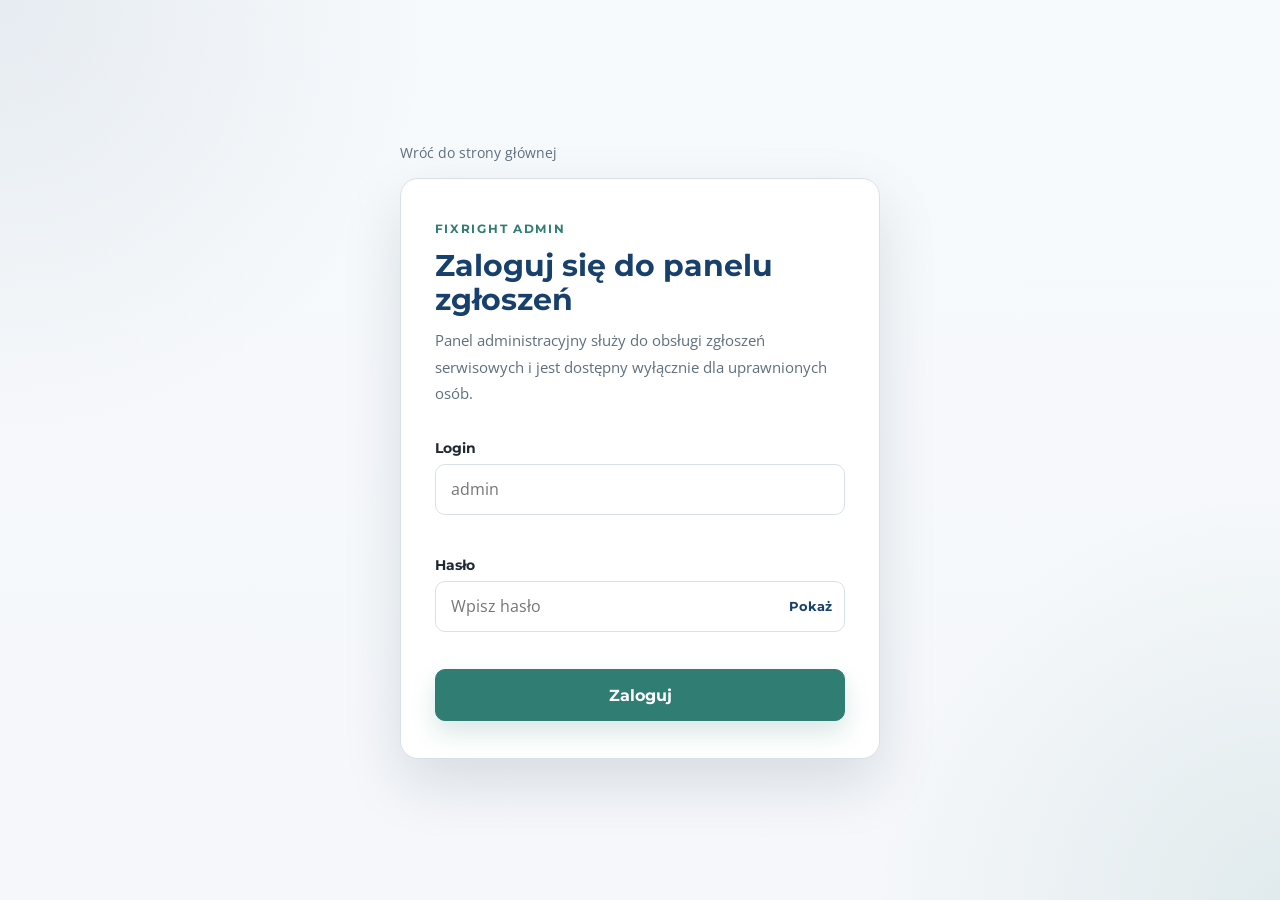
==== frontend/admin/admin.html @ 4e77eb49 "admin design fix icon del and added func" ====
<!DOCTYPE html>
<html lang="pl">
<head>
  <meta charset="UTF-8" />
  <meta name="viewport" content="width=device-width, initial-scale=1.0" />
  <title>FixRight - Panel administracyjny</title>
  <link rel="preconnect" href="https://fonts.googleapis.com" />
  <link href="https://fonts.googleapis.com/css2?family=Montserrat:wght@400;600;700&family=Open+Sans:wght@400;600&display=swap" rel="stylesheet" />
  <link rel="stylesheet" href="admin.css" />
</head>
<body>
  <header class="admin-header">
    <div class="container admin-header-inner">
      <a href="/" class="admin-logo">Fix<strong>Right</strong><span>Panel</span></a>
      <div class="admin-header-actions">
        <span class="admin-user">Zalogowano jako <strong id="header-user">admin</strong></span>
        <a href="/" class="admin-link">Strona główna</a>
        <button class="admin-ghost-btn" id="btn-signout" type="button">Wyloguj</button>
      </div>
    </div>
  </header>

  <main class="admin-page">
    <section class="admin-hero">
      <div class="container admin-hero-inner">
        <div>
          <span class="eyebrow">Centrum obsługi zgłoszeń</span>
          <h1>Nowoczesna administracja zgłoszeniami serwisowymi</h1>
          <p>Przeglądaj nowe zapytania, zmieniaj status realizacji i prowadź notatki dla zespołu bez wychodzenia z panelu.</p>
        </div>
        <div class="hero-meta">
          <div class="hero-meta-card">
            <span>Ostatnia synchronizacja</span>
            <strong id="last-updated">--:--</strong>
          </div>
          <div class="hero-meta-card">
            <span>Widocznych zgłoszeń</span>
            <strong id="count-pill">0</strong>
          </div>
        </div>
      </div>
    </section>

    <section class="container admin-content">
      <div class="stats-grid" id="stats-grid">
        <article class="stat-card">
          <span>Wszystkie</span>
          <strong id="stat-total">0</strong>
          <p>Pełna liczba zgłoszeń w panelu.</p>
        </article>
        <article class="stat-card">
          <span>Nowe</span>
          <strong id="stat-new">0</strong>
          <p>Zgłoszenia wymagające pierwszej reakcji.</p>
        </article>
        <article class="stat-card">
          <span>W realizacji</span>
          <strong id="stat-active">0</strong>
          <p>Sprawy zaplanowane lub aktualnie prowadzone.</p>
        </article>
        <article class="stat-card">
          <span>Zakończone</span>
          <strong id="stat-completed">0</strong>
          <p>Naprawy zamknięte lub anulowane.</p>
        </article>
      </div>

      <div class="toolbar-card">
        <div class="toolbar-copy">
          <h2>Lista zgłoszeń</h2>
          <p>Możesz wyszukiwać po kliencie, telefonie, e-mailu i opisie problemu.</p>
        </div>
        <div class="toolbar-controls">
          <input type="search" class="control-input search-input" id="search" placeholder="Szukaj po kliencie, numerze lub opisie" />
          <select class="control-input filter-input" id="status-filter">
            <option value="">Wszystkie statusy</option>
            <option value="new">Nowe</option>
            <option value="scheduled">Zaplanowane</option>
            <option value="in_progress">W realizacji</option>
            <option value="completed">Zakończone</option>
            <option value="cancelled">Anulowane</option>
          </select>
          <button class="admin-primary-btn" id="btn-refresh" type="button">Odśwież dane</button>
        </div>
      </div>

      <div class="workspace-grid">
        <section class="surface-card table-card">
          <div class="table-scroll" id="table-wrap" hidden>
            <table>
              <thead>
                <tr>
                  <th>ID</th>
                  <th>Klient</th>
                  <th>Urządzenie</th>
                  <th>Kontakt</th>
                  <th>Status</th>
                  <th>Data</th>
                </tr>
              </thead>
              <tbody id="tbody"></tbody>
            </table>
          </div>

          <div class="state-block" id="state-loading">
            <h3>Trwa pobieranie zgłoszeń</h3>
            <p>Za chwilę pokażemy aktualną listę rezerwacji serwisowych.</p>
          </div>
          <div class="state-block" id="state-empty" hidden>
            <h3>Brak zgłoszeń</h3>
            <p>Gdy pojawią się nowe formularze z witryny, zobaczysz je tutaj.</p>
          </div>
          <div class="state-block" id="state-error" hidden>
            <h3>Nie udało się połączyć z API</h3>
            <p id="error-text">Spróbuj ponownie za chwilę.</p>
            <button class="admin-ghost-btn" id="retry-btn" type="button">Spróbuj ponownie</button>
          </div>

          <div class="table-footer" id="card-footer" hidden>
            <span id="footer-text">Pokazano 0 zgłoszeń</span>
            <span>Kliknij wiersz, aby otworzyć szczegóły.</span>
          </div>
        </section>

        <aside class="surface-card details-card" id="details-card">
          <div id="details-empty" class="details-empty">
            <span class="eyebrow">Szczegóły zgłoszenia</span>
            <h3>Wybierz zgłoszenie z listy</h3>
            <p>Po prawej stronie pokażemy dane klienta, opis awarii oraz pola do aktualizacji statusu i notatek.</p>
          </div>

          <div id="details-content" hidden>
            <div class="details-head">
              <div>
                <span class="eyebrow">Zgłoszenie <span id="detail-id-label">#0</span></span>
                <h3 id="detail-name">Klient</h3>
              </div>
              <span class="status-badge" id="detail-status-badge">Nowe</span>
            </div>

            <dl class="details-grid">
              <div>
                <dt>Telefon</dt>
                <dd id="detail-phone">-</dd>
              </div>
              <div>
                <dt>E-mail</dt>
                <dd id="detail-email">-</dd>
              </div>
              <div>
                <dt>Urządzenie</dt>
                <dd id="detail-appliance">-</dd>
              </div>
              <div>
                <dt>Dodano</dt>
                <dd id="detail-created">-</dd>
              </div>
              <div>
                <dt>Ostatnia zmiana</dt>
                <dd id="detail-updated">-</dd>
              </div>
            </dl>

            <div class="detail-section">
              <h4>Opis problemu</h4>
              <p id="detail-problem" class="detail-copy">-</p>
            </div>

            <form id="detail-form" class="detail-form">
              <div class="detail-section">
                <label for="detail-status">Status realizacji</label>
                <select id="detail-status" class="control-input">
                  <option value="new">Nowe</option>
                  <option value="scheduled">Zaplanowane</option>
                  <option value="in_progress">W realizacji</option>
                  <option value="completed">Zakończone</option>
                  <option value="cancelled">Anulowane</option>
                </select>
              </div>

              <div class="detail-section">
                <label for="detail-notes">Notatki wewnętrzne</label>
                <textarea id="detail-notes" class="detail-textarea" rows="8" placeholder="Dodaj ustalenia dla zespołu, termin wizyty albo informację o częściach."></textarea>
              </div>

              <div class="detail-alert" id="detail-alert" hidden></div>

              <div class="detail-actions">
                <button class="admin-primary-btn" id="btn-save" type="submit">Zapisz zmiany</button>
                <button class="admin-ghost-btn" id="btn-reset-detail" type="button">Przywróć dane</button>
              </div>
            </form>
          </div>
        </aside>
      </div>
    </section>
  </main>

  <script src="admin.js"></script>
</body>
</html>
---- frontend/admin/admin.css ----
:root {
  --clr-bg: #f5f7fa;
  --clr-surface: #ffffff;
  --clr-surface-soft: #eef3f7;
  --clr-ink: #1f2933;
  --clr-ink-muted: #5f6f7d;
  --clr-border: #d9e1e8;
  --clr-primary: #17406d;
  --clr-primary-dk: #0f2d4f;
  --clr-accent: #2f7d73;
  --clr-accent-dk: #24645c;
  --clr-danger: #b5473c;
  --font-main: "Montserrat", sans-serif;
  --font-text: "Open Sans", sans-serif;
  --max-w: 1240px;
  --radius: 16px;
  --shadow-sm: 0 6px 18px rgba(18, 38, 63, 0.07);
  --shadow-md: 0 18px 42px rgba(18, 38, 63, 0.12);
}

*, *::before, *::after { box-sizing: border-box; margin: 0; padding: 0; }
body {
  font-family: var(--font-text);
  background:
    radial-gradient(circle at top left, rgba(47, 125, 115, 0.08), transparent 28%),
    linear-gradient(180deg, #f7fafc 0%, var(--clr-bg) 100%);
  color: var(--clr-ink);
  min-height: 100vh;
}
a { color: inherit; text-decoration: none; }
button, input, select, textarea { font: inherit; }
.container { max-width: var(--max-w); margin: 0 auto; padding: 0 1.5rem; width: 100%; }

.admin-header {
  position: sticky;
  top: 0;
  z-index: 20;
  background: rgba(255, 255, 255, 0.95);
  backdrop-filter: blur(10px);
  border-bottom: 1px solid rgba(217, 225, 232, 0.92);
  box-shadow: 0 8px 24px rgba(18, 38, 63, 0.05);
}
.admin-header-inner {
  min-height: 74px;
  display: flex;
  align-items: center;
  justify-content: space-between;
  gap: 1rem;
}
.admin-logo {
  display: inline-flex;
  align-items: baseline;
  gap: 0.6rem;
  font-family: var(--font-main);
  font-weight: 700;
  font-size: 1.45rem;
  color: var(--clr-primary);
}
.admin-logo strong { color: var(--clr-accent); }
.admin-logo span {
  font-size: 0.76rem;
  text-transform: uppercase;
  letter-spacing: 0.14em;
  color: var(--clr-ink-muted);
}
.admin-header-actions {
  display: flex;
  align-items: center;
  gap: 0.85rem;
  flex-wrap: wrap;
}
.admin-user {
  font-size: 0.9rem;
  color: var(--clr-ink-muted);
}
.admin-user strong { color: var(--clr-ink); }
.admin-link,
.admin-ghost-btn,
.admin-primary-btn {
  border-radius: 10px;
  padding: 0.7rem 1rem;
  font-family: var(--font-main);
  font-size: 0.85rem;
  font-weight: 700;
  transition: transform 0.16s ease, box-shadow 0.16s ease, background 0.16s ease, border-color 0.16s ease;
}
.admin-link,
.admin-ghost-btn {
  background: #ffffff;
  border: 1px solid rgba(23, 64, 109, 0.14);
  color: var(--clr-primary);
  box-shadow: var(--shadow-sm);
}
.admin-primary-btn {
  background: var(--clr-accent);
  border: 1px solid var(--clr-accent);
  color: #ffffff;
  box-shadow: 0 10px 20px rgba(47, 125, 115, 0.2);
  cursor: pointer;
}
.admin-ghost-btn { cursor: pointer; }
.admin-link:hover,
.admin-ghost-btn:hover,
.admin-primary-btn:hover {
  transform: translateY(-1px);
}
.admin-link:hover,
.admin-ghost-btn:hover {
  background: #f8fbfb;
  border-color: rgba(47, 125, 115, 0.34);
}
.admin-primary-btn:hover {
  background: var(--clr-accent-dk);
  border-color: var(--clr-accent-dk);
}
.admin-primary-btn:disabled,
.admin-ghost-btn:disabled {
  opacity: 0.7;
  cursor: wait;
  transform: none;
}

.admin-page { padding-bottom: 3rem; }
.admin-hero {
  padding: 3.25rem 0 2rem;
}
.admin-hero-inner {
  display: grid;
  grid-template-columns: minmax(0, 1.5fr) minmax(280px, 0.8fr);
  gap: 1.5rem;
  align-items: stretch;
}
.eyebrow {
  display: inline-block;
  margin-bottom: 0.9rem;
  font-family: var(--font-main);
  font-size: 0.76rem;
  font-weight: 700;
  letter-spacing: 0.14em;
  text-transform: uppercase;
  color: var(--clr-accent);
}
.admin-hero h1 {
  font-family: var(--font-main);
  font-size: clamp(2rem, 4vw, 3rem);
  line-height: 1.08;
  color: var(--clr-primary);
  max-width: 780px;
}
.admin-hero p {
  margin-top: 0.85rem;
  max-width: 700px;
  color: var(--clr-ink-muted);
  font-size: 1rem;
  line-height: 1.75;
}
.hero-meta {
  display: grid;
  grid-template-columns: 1fr;
  gap: 1rem;
}
.hero-meta-card,
.stat-card,
.toolbar-card,
.surface-card {
  background: var(--clr-surface);
  border: 1px solid var(--clr-border);
  border-radius: var(--radius);
  box-shadow: var(--shadow-sm);
}
.hero-meta-card {
  padding: 1.3rem 1.4rem;
}
.hero-meta-card span,
.stat-card span {
  display: block;
  font-family: var(--font-main);
  font-size: 0.76rem;
  text-transform: uppercase;
  letter-spacing: 0.12em;
  color: var(--clr-ink-muted);
}
.hero-meta-card strong,
.stat-card strong {
  display: block;
  margin-top: 0.5rem;
  font-family: var(--font-main);
  font-size: 2rem;
  line-height: 1;
  color: var(--clr-primary);
}

.admin-content { display: flex; flex-direction: column; gap: 1.5rem; }
.stats-grid {
  display: grid;
  grid-template-columns: repeat(4, minmax(0, 1fr));
  gap: 1rem;
}
.stat-card {
  padding: 1.35rem 1.4rem;
}
.stat-card p {
  margin-top: 0.7rem;
  color: var(--clr-ink-muted);
  font-size: 0.9rem;
  line-height: 1.55;
}

.toolbar-card {
  padding: 1.3rem 1.4rem;
  display: flex;
  align-items: center;
  justify-content: space-between;
  gap: 1rem;
  flex-wrap: wrap;
}
.toolbar-copy h2 {
  font-family: var(--font-main);
  font-size: 1.2rem;
  color: var(--clr-ink);
}
.toolbar-copy p {
  color: var(--clr-ink-muted);
  margin-top: 0.35rem;
  font-size: 0.92rem;
}
.toolbar-controls {
  display: flex;
  align-items: center;
  gap: 0.75rem;
  flex-wrap: wrap;
}
.control-input {
  min-height: 46px;
  padding: 0.75rem 0.95rem;
  border-radius: 10px;
  border: 1px solid var(--clr-border);
  background: #ffffff;
  color: var(--clr-ink);
  transition: border-color 0.16s ease, box-shadow 0.16s ease;
}
.control-input:focus {
  outline: none;
  border-color: rgba(47, 125, 115, 0.65);
  box-shadow: 0 0 0 4px rgba(47, 125, 115, 0.12);
}
.search-input { width: min(100%, 360px); }
.filter-input { min-width: 190px; }

.workspace-grid {
  display: grid;
  grid-template-columns: minmax(0, 1.35fr) minmax(320px, 0.85fr);
  gap: 1rem;
  align-items: start;
}
.table-card,
.details-card {
  overflow: hidden;
}
.table-scroll { overflow-x: auto; }
table { width: 100%; border-collapse: collapse; }
thead {
  background: #f7fafc;
  border-bottom: 1px solid var(--clr-border);
}
thead th {
  text-align: left;
  padding: 0.95rem 1.1rem;
  font-family: var(--font-main);
  font-size: 0.72rem;
  text-transform: uppercase;
  letter-spacing: 0.12em;
  color: var(--clr-ink-muted);
  white-space: nowrap;
}
tbody tr {
  border-bottom: 1px solid #edf2f6;
  cursor: pointer;
  transition: background 0.14s ease;
}
tbody tr:last-child { border-bottom: none; }
tbody tr:hover,
tbody tr.is-selected {
  background: #f7fbfb;
}
tbody td {
  padding: 1rem 1.1rem;
  vertical-align: top;
  font-size: 0.92rem;
  color: var(--clr-ink);
}
.table-name { font-weight: 700; }
.table-sub {
  display: block;
  margin-top: 0.2rem;
  color: var(--clr-ink-muted);
  font-size: 0.84rem;
}
.table-phone a {
  color: var(--clr-primary);
  font-weight: 700;
}
.table-problem {
  max-width: 420px;
  color: var(--clr-ink-muted);
  line-height: 1.6;
}
.table-date {
  white-space: nowrap;
  color: var(--clr-ink-muted);
  font-size: 0.84rem;
}
.status-badge {
  display: inline-flex;
  align-items: center;
  justify-content: center;
  padding: 0.42rem 0.7rem;
  border-radius: 999px;
  font-family: var(--font-main);
  font-size: 0.76rem;
  font-weight: 700;
  letter-spacing: 0.04em;
  background: #eef3f7;
  color: var(--clr-primary);
}
.status-new { background: #edf4ff; color: #22528f; }
.status-scheduled { background: #eef7f5; color: #25685e; }
.status-in_progress { background: #fff3e8; color: #a85d12; }
.status-completed { background: #eef8f1; color: #28734d; }
.status-cancelled { background: #fff1ef; color: var(--clr-danger); }

.state-block {
  padding: 3.5rem 2rem;
  text-align: center;
}
.state-block h3 {
  font-family: var(--font-main);
  font-size: 1.2rem;
  color: var(--clr-ink);
}
.state-block p {
  margin-top: 0.5rem;
  color: var(--clr-ink-muted);
  line-height: 1.7;
}
.state-block .admin-ghost-btn {
  margin-top: 1rem;
}
.table-footer {
  padding: 0.9rem 1.1rem;
  border-top: 1px solid #edf2f6;
  display: flex;
  justify-content: space-between;
  gap: 1rem;
  flex-wrap: wrap;
  color: var(--clr-ink-muted);
  font-size: 0.84rem;
}

.details-card {
  padding: 1.5rem;
  position: sticky;
  top: 94px;
}
.details-empty h3,
.details-head h3,
.detail-section h4 {
  font-family: var(--font-main);
}
.details-empty h3 {
  margin-top: 0.15rem;
  font-size: 1.35rem;
  color: var(--clr-ink);
}
.details-empty p {
  margin-top: 0.75rem;
  color: var(--clr-ink-muted);
  line-height: 1.7;
}
.details-head {
  display: flex;
  align-items: flex-start;
  justify-content: space-between;
  gap: 1rem;
  margin-bottom: 1.25rem;
}
.details-head h3 {
  font-size: 1.4rem;
  color: var(--clr-primary);
  line-height: 1.15;
}
.details-grid {
  display: grid;
  grid-template-columns: repeat(2, minmax(0, 1fr));
  gap: 1rem 1.1rem;
  margin-bottom: 1.35rem;
}
.details-grid dt {
  font-family: var(--font-main);
  font-size: 0.76rem;
  text-transform: uppercase;
  letter-spacing: 0.12em;
  color: var(--clr-ink-muted);
}
.details-grid dd {
  margin-top: 0.32rem;
  color: var(--clr-ink);
  line-height: 1.55;
  word-break: break-word;
}
.detail-section + .detail-section,
.detail-section + .detail-form,
.details-grid + .detail-section {
  margin-top: 1.15rem;
}
.detail-section h4 {
  font-size: 1rem;
  color: var(--clr-ink);
  margin-bottom: 0.45rem;
}
.detail-copy {
  color: var(--clr-ink-muted);
  line-height: 1.75;
  white-space: pre-wrap;
}
.detail-form {
  display: flex;
  flex-direction: column;
  gap: 1rem;
}
.detail-form label {
  display: inline-block;
  margin-bottom: 0.42rem;
  font-family: var(--font-main);
  font-size: 0.88rem;
  font-weight: 700;
  color: var(--clr-ink);
}
.detail-textarea {
  width: 100%;
  min-height: 180px;
  border-radius: 12px;
  border: 1px solid var(--clr-border);
  padding: 0.9rem 1rem;
  resize: vertical;
  line-height: 1.65;
}
.detail-textarea:focus {
  outline: none;
  border-color: rgba(47, 125, 115, 0.65);
  box-shadow: 0 0 0 4px rgba(47, 125, 115, 0.12);
}
.detail-alert {
  background: #fff3f1;
  border: 1px solid rgba(181, 71, 60, 0.18);
  color: #9b2f25;
  border-radius: 10px;
  padding: 0.8rem 0.95rem;
  font-size: 0.9rem;
  line-height: 1.5;
}
.detail-actions {
  display: flex;
  align-items: center;
  gap: 0.75rem;
  flex-wrap: wrap;
}

@media (max-width: 1080px) {
  .stats-grid { grid-template-columns: repeat(2, minmax(0, 1fr)); }
  .workspace-grid { grid-template-columns: 1fr; }
  .details-card { position: static; }
}

@media (max-width: 820px) {
  .admin-hero-inner { grid-template-columns: 1fr; }
  .hero-meta { grid-template-columns: repeat(2, minmax(0, 1fr)); }
}

@media (max-width: 680px) {
  .admin-header-inner,
  .admin-header-actions {
    align-items: flex-start;
  }
  .admin-header-inner,
  .toolbar-card {
    flex-direction: column;
  }
  .stats-grid,
  .hero-meta,
  .details-grid {
    grid-template-columns: 1fr;
  }
  .toolbar-controls {
    width: 100%;
  }
  .search-input,
  .filter-input,
  .admin-primary-btn,
  .admin-ghost-btn {
    width: 100%;
  }
}
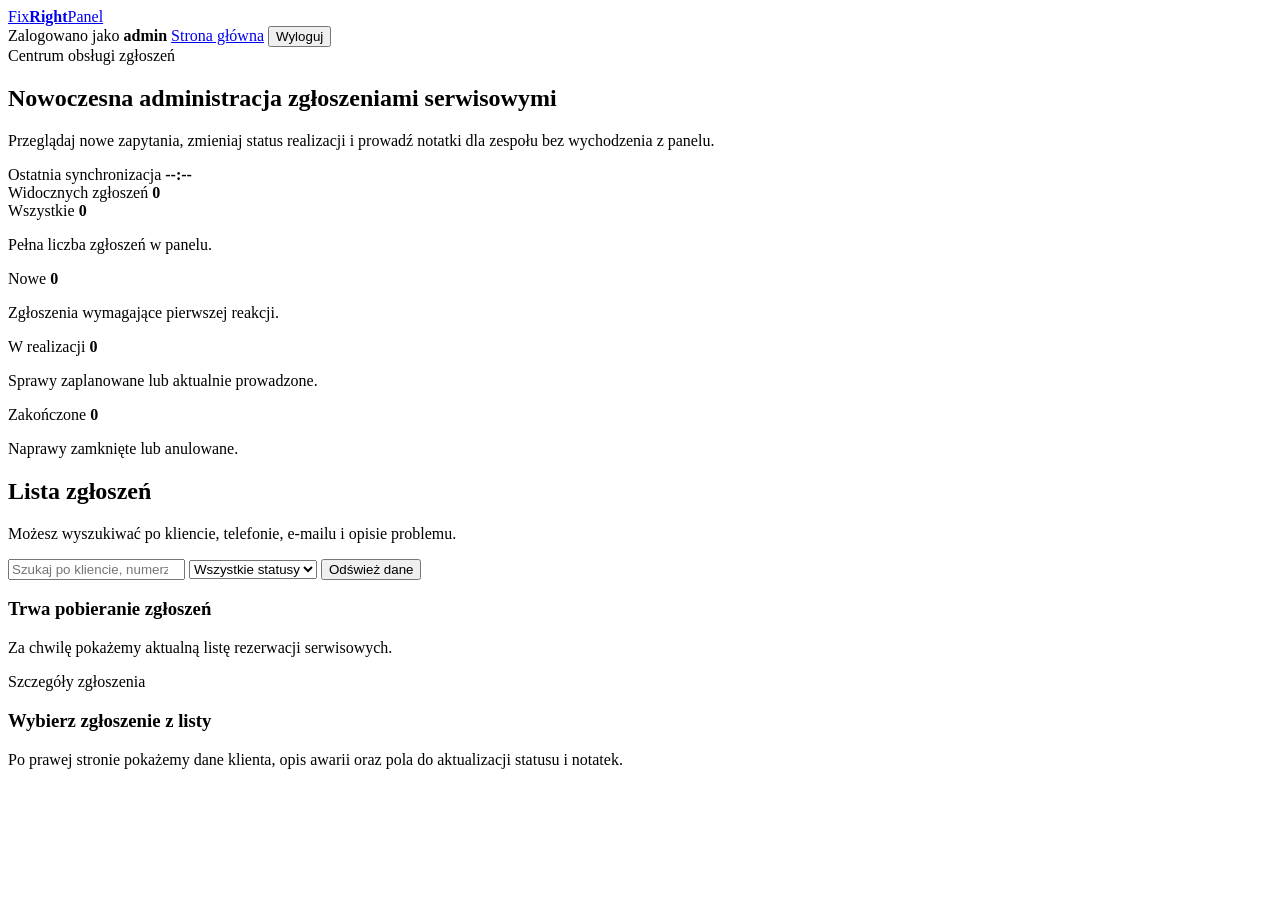
==== commit 816d141c: "auth _fix" ====
--- a/frontend/admin/admin.html
+++ b/frontend/admin/admin.html
@@ -6,7 +6,7 @@
   <title>FixRight - Panel administracyjny</title>
   <link rel="preconnect" href="https://fonts.googleapis.com" />
   <link href="https://fonts.googleapis.com/css2?family=Montserrat:wght@400;600;700&family=Open+Sans:wght@400;600&display=swap" rel="stylesheet" />
-  <link rel="stylesheet" href="admin.css" />
+  <link rel="stylesheet" href="/admin/admin.css?v=20260612b" />
 </head>
 <body>
   <header class="admin-header">
@@ -196,6 +196,6 @@
     </section>
   </main>
 
-  <script src="admin.js"></script>
+  <script src="/admin/admin.js?v=20260612b"></script>
 </body>
 </html>
